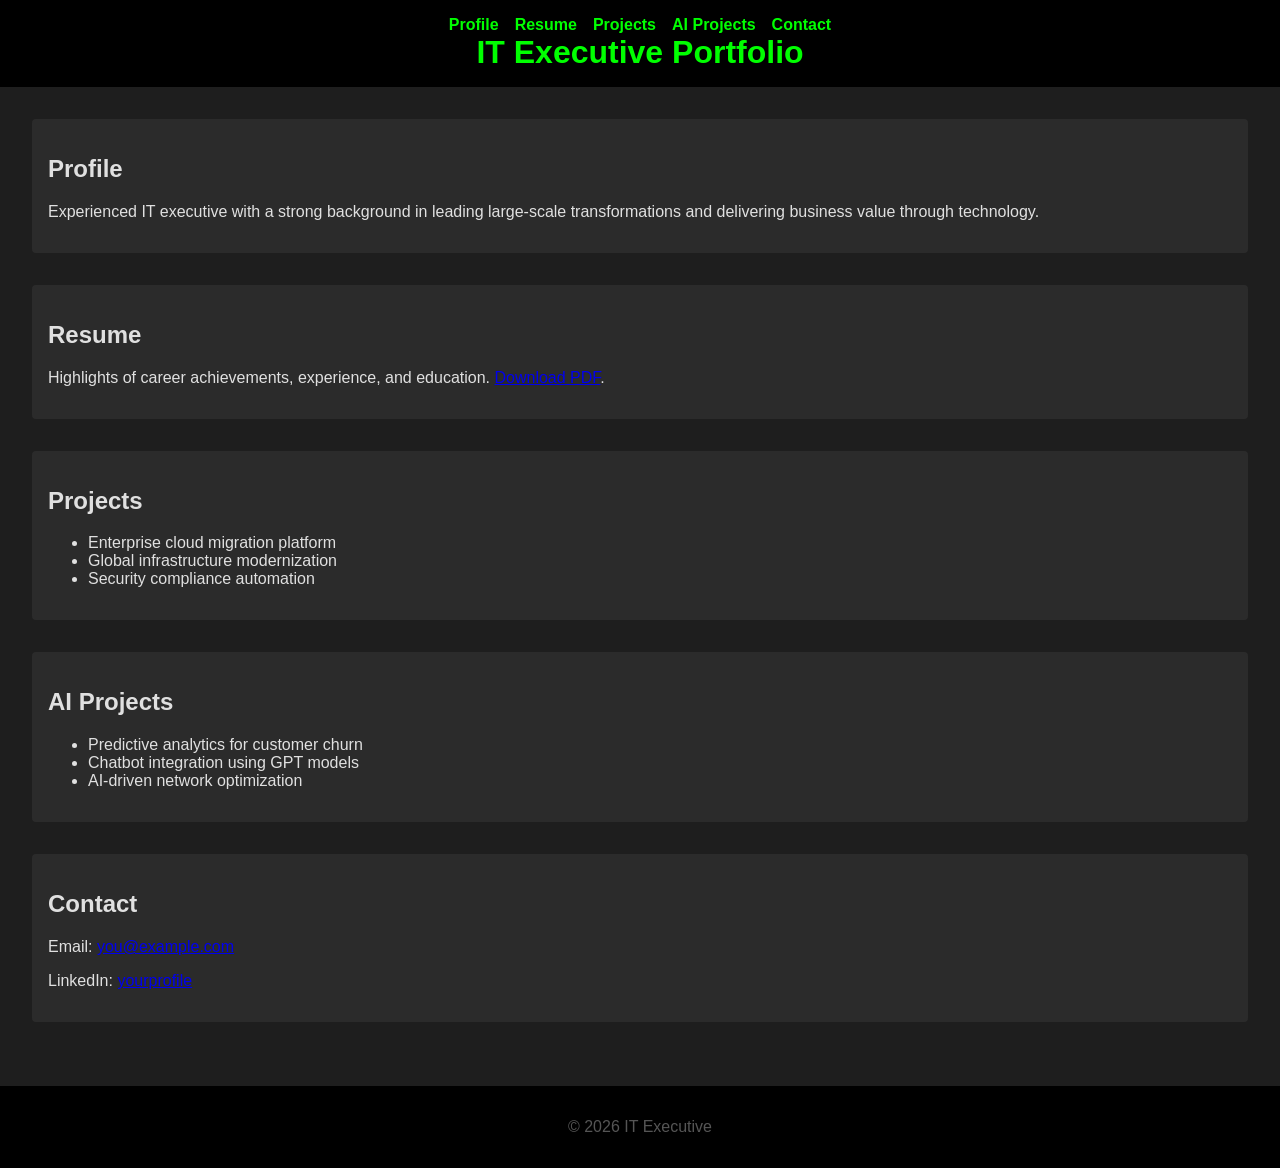
==== Index.html @ 5904a8b1 "creation of the main saite This commit comes with the first load of the pages needed to begin" ====
<!DOCTYPE html>
<html lang="en">
<head>
    <meta charset="UTF-8">
    <meta name="viewport" content="width=device-width, initial-scale=1.0">
    <title>IT Executive Portfolio</title>
    <link rel="stylesheet" href="css/style.css">
</head>
<body>
    <header>
        <nav>
            <button class="menu-toggle" aria-label="Toggle navigation">☰</button>
            <ul id="nav-list">
                <li><a href="#profile">Profile</a></li>
                <li><a href="#resume">Resume</a></li>
                <li><a href="#projects">Projects</a></li>
                <li><a href="#ai-projects">AI Projects</a></li>
                <li><a href="#contact">Contact</a></li>
            </ul>
        </nav>
        <h1>IT Executive Portfolio</h1>
    </header>

    <main>
        <section id="profile">
            <h2>Profile</h2>
            <p>Experienced IT executive with a strong background in leading large-scale transformations and delivering business value through technology.</p>
        </section>

        <section id="resume">
            <h2>Resume</h2>
            <p>Highlights of career achievements, experience, and education. <a href="resume.pdf">Download PDF</a>.</p>
        </section>

        <section id="projects">
            <h2>Projects</h2>
            <ul>
                <li>Enterprise cloud migration platform</li>
                <li>Global infrastructure modernization</li>
                <li>Security compliance automation</li>
            </ul>
        </section>

        <section id="ai-projects">
            <h2>AI Projects</h2>
            <ul>
                <li>Predictive analytics for customer churn</li>
                <li>Chatbot integration using GPT models</li>
                <li>AI-driven network optimization</li>
            </ul>
        </section>

        <section id="contact">
            <h2>Contact</h2>
            <p>Email: <a href="mailto:you@example.com">you@example.com</a></p>
            <p>LinkedIn: <a href="https://www.linkedin.com/in/yourprofile" target="_blank">yourprofile</a></p>
        </section>
    </main>

    <footer>
        <p>&copy; 2026 IT Executive</p>
    </footer>
    <script src="js/script.js"></script>
</body>
</html>
---- css/style.css ----
/* Dark gray, black and green theme */
body {
    margin: 0;
    font-family: Arial, sans-serif;
    background-color: #1e1e1e;
    color: #e0e0e0;
}
header {
    background-color: #000000;
    padding: 1rem;
    text-align: center;
}
header h1 {
    margin: 0;
    color: #00ff00;
}
nav {
    position: relative;
}
nav ul {
    list-style: none;
    padding: 0;
    margin: 0;
    display: flex;
    justify-content: center;
    gap: 1rem;
}
nav a {
    color: #00ff00;
    text-decoration: none;
    font-weight: bold;
}
nav a:hover {
    text-decoration: underline;
}
/* hamburger button */
nav .menu-toggle {
    display: none;
    position: absolute;
    top: 0.5rem;
    right: 1rem;
    background: none;
    border: none;
    color: #00ff00;
    font-size: 1.5rem;
    cursor: pointer;
}
@media (max-width: 600px) {
    nav ul {
        flex-direction: column;
        background-color: #000;
        position: absolute;
        top: 100%;
        right: 0;
        width: 200px;
        display: none;
    }
    nav ul.show {
        display: flex;
    }
    nav .menu-toggle {
        display: block;
    }
}
main {
    padding: 2rem;
}
section {
    margin-bottom: 2rem;
    background-color: #2b2b2b;
    padding: 1rem;
    border-radius: 4px;
}
footer {
    text-align: center;
    padding: 1rem;
    background-color: #000000;
    color: #555;
}
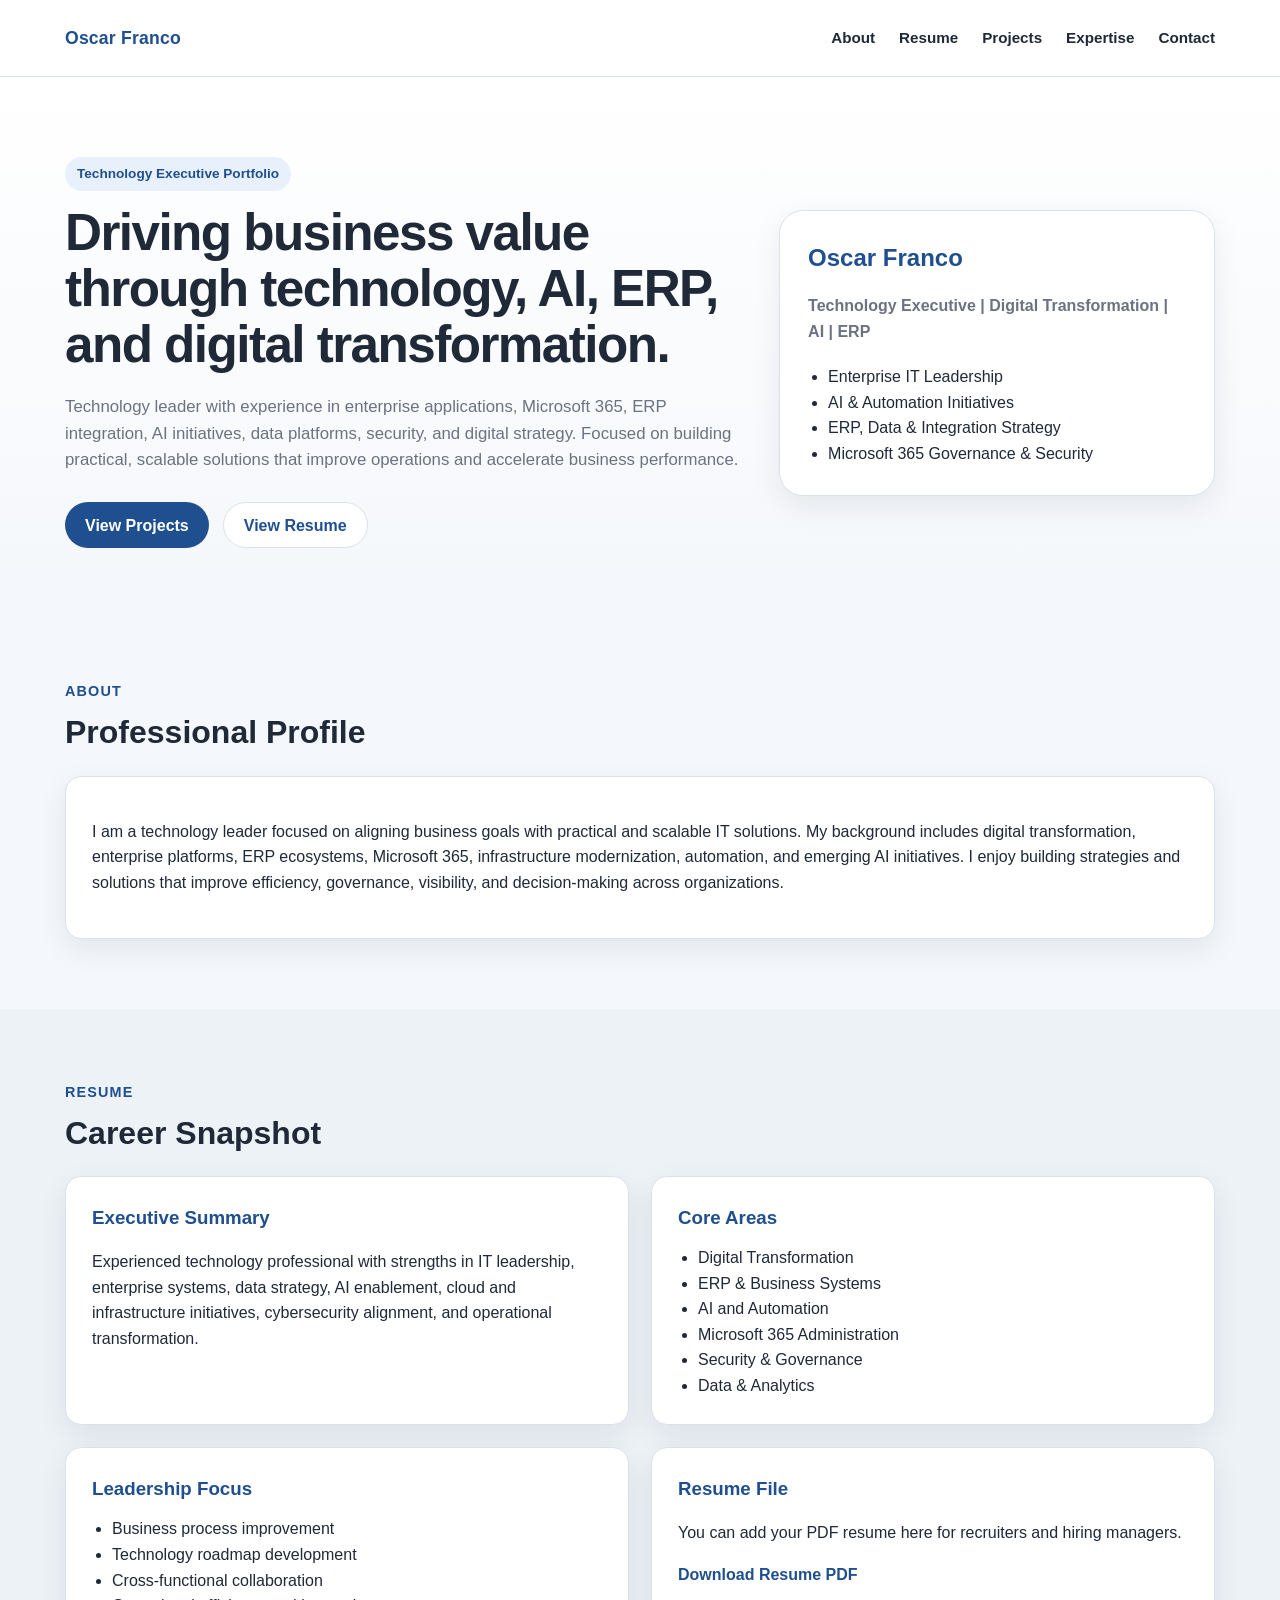
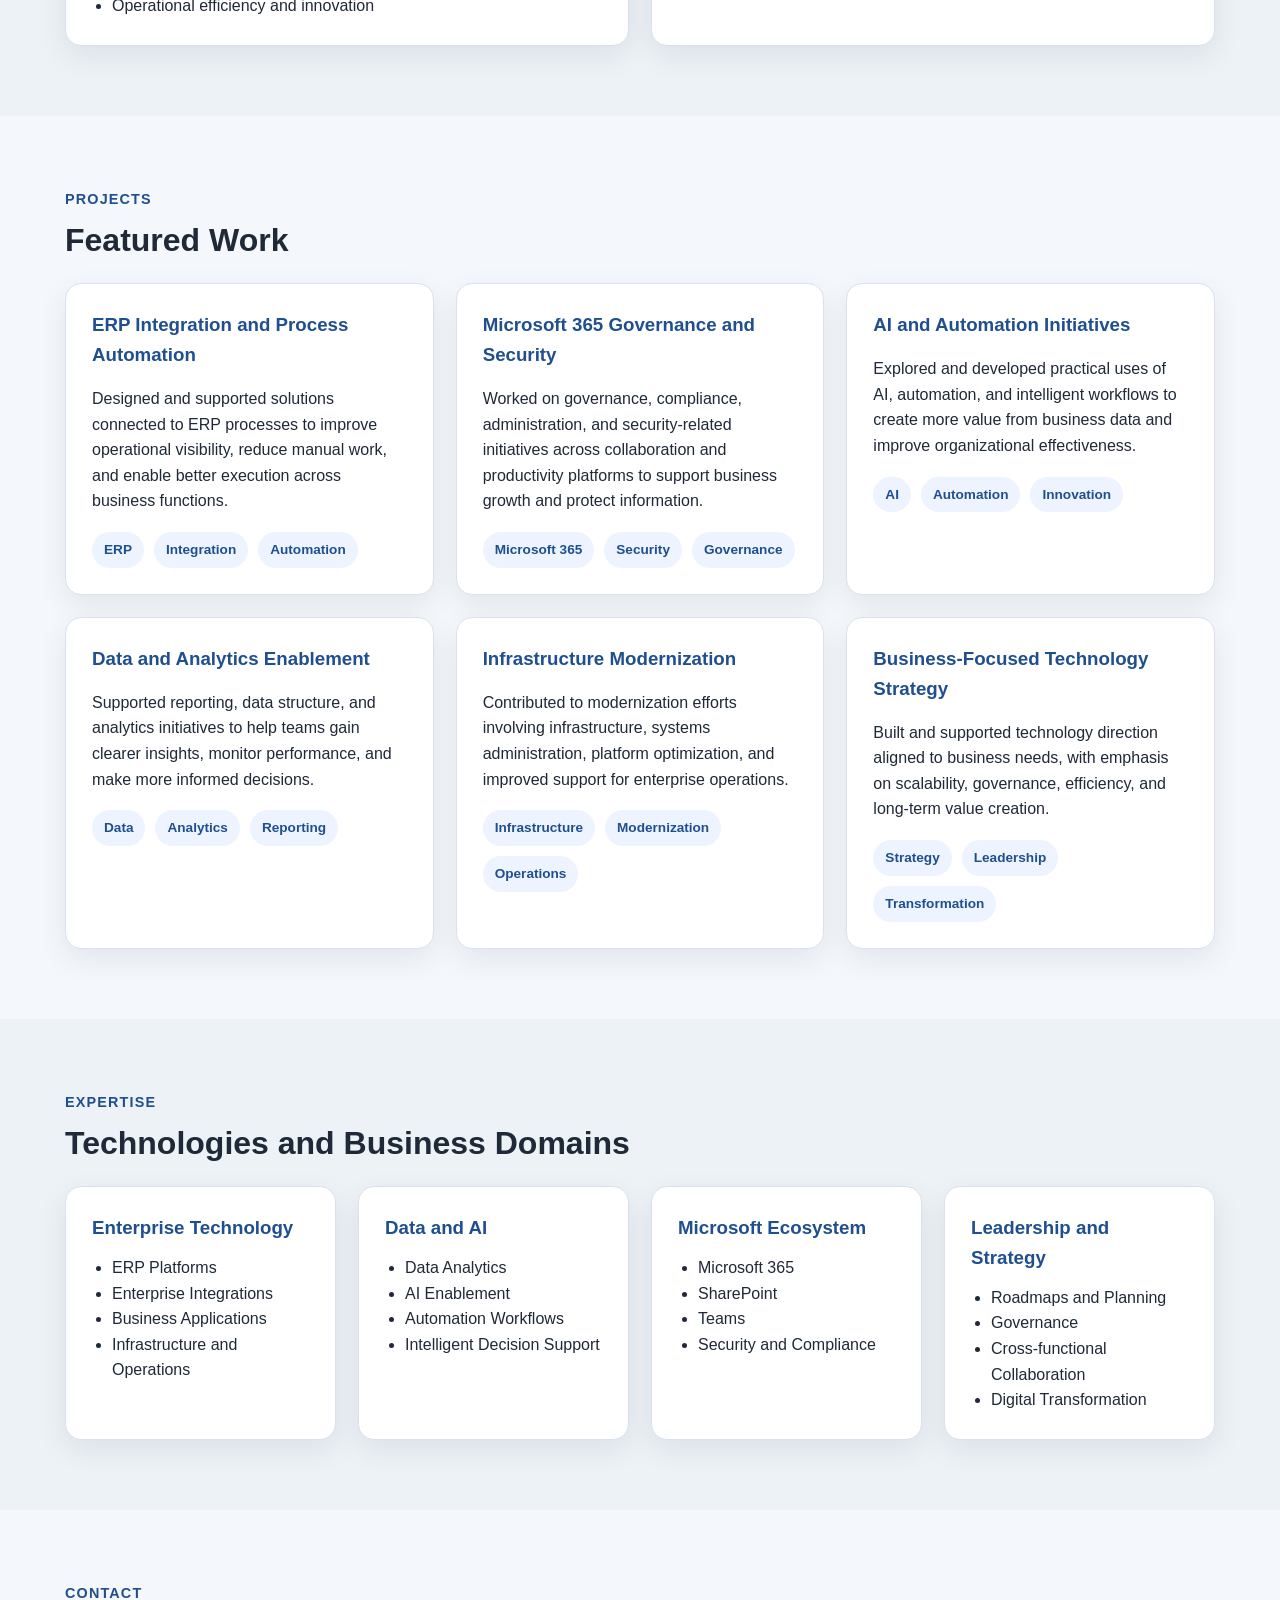
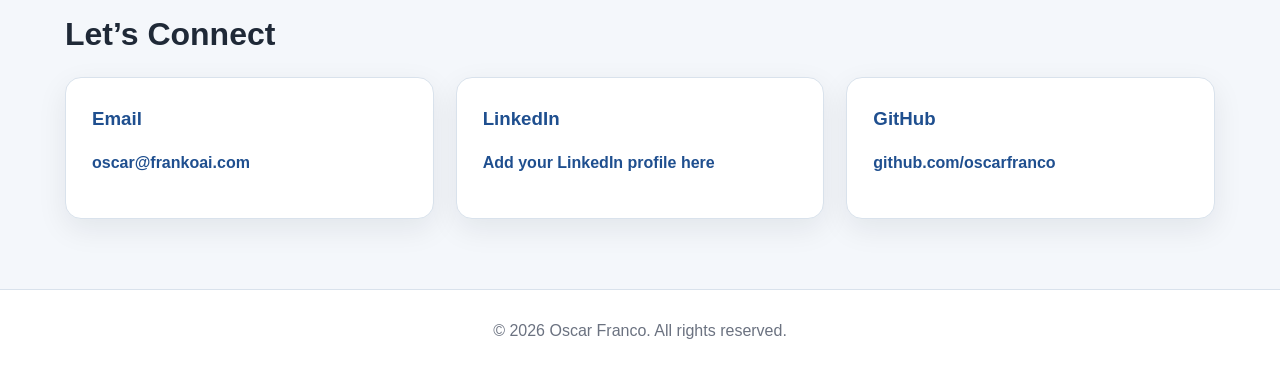
==== commit 7a4c040e: "Mejoras1" ====
--- a/Index.html
+++ b/Index.html
@@ -3,63 +3,302 @@
 <head>
     <meta charset="UTF-8">
     <meta name="viewport" content="width=device-width, initial-scale=1.0">
-    <title>IT Executive Portfolio</title>
+    <title>Oscar Franco | Technology Executive</title>
+    <meta name="description" content="Oscar Franco - Technology Executive specializing in AI, ERP, Digital Transformation, Microsoft 365, Data, and Enterprise Solutions.">
     <link rel="stylesheet" href="css/style.css">
 </head>
 <body>
-    <header>
-        <nav>
+    <header class="site-header">
+        <div class="container nav-container">
+            <div class="brand">
+                <a href="#hero">Oscar Franco</a>
+            </div>
+
             <button class="menu-toggle" aria-label="Toggle navigation">☰</button>
-            <ul id="nav-list">
-                <li><a href="#profile">Profile</a></li>
-                <li><a href="#resume">Resume</a></li>
-                <li><a href="#projects">Projects</a></li>
-                <li><a href="#ai-projects">AI Projects</a></li>
-                <li><a href="#contact">Contact</a></li>
-            </ul>
-        </nav>
-        <h1>IT Executive Portfolio</h1>
+
+            <nav>
+                <ul id="nav-list" class="nav-list">
+                    <li><a href="#about">About</a></li>
+                    <li><a href="#resume">Resume</a></li>
+                    <li><a href="#projects">Projects</a></li>
+                    <li><a href="#expertise">Expertise</a></li>
+                    <li><a href="#contact">Contact</a></li>
+                </ul>
+            </nav>
+        </div>
     </header>
 
     <main>
-        <section id="profile">
-            <h2>Profile</h2>
-            <p>Experienced IT executive with a strong background in leading large-scale transformations and delivering business value through technology.</p>
-        </section>
-
-        <section id="resume">
-            <h2>Resume</h2>
-            <p>Highlights of career achievements, experience, and education. <a href="resume.pdf">Download PDF</a>.</p>
-        </section>
-
-        <section id="projects">
-            <h2>Projects</h2>
-            <ul>
-                <li>Enterprise cloud migration platform</li>
-                <li>Global infrastructure modernization</li>
-                <li>Security compliance automation</li>
-            </ul>
-        </section>
-
-        <section id="ai-projects">
-            <h2>AI Projects</h2>
-            <ul>
-                <li>Predictive analytics for customer churn</li>
-                <li>Chatbot integration using GPT models</li>
-                <li>AI-driven network optimization</li>
-            </ul>
-        </section>
-
-        <section id="contact">
-            <h2>Contact</h2>
-            <p>Email: <a href="mailto:you@example.com">you@example.com</a></p>
-            <p>LinkedIn: <a href="https://www.linkedin.com/in/yourprofile" target="_blank">yourprofile</a></p>
+        <section id="hero" class="hero">
+            <div class="container hero-grid">
+                <div class="hero-text">
+                    <span class="eyebrow">Technology Executive Portfolio</span>
+                    <h1>Driving business value through technology, AI, ERP, and digital transformation.</h1>
+                    <p class="hero-description">
+                        Technology leader with experience in enterprise applications, Microsoft 365, ERP integration,
+                        AI initiatives, data platforms, security, and digital strategy. Focused on building practical,
+                        scalable solutions that improve operations and accelerate business performance.
+                    </p>
+
+                    <div class="hero-buttons">
+                        <a class="btn btn-primary" href="#projects">View Projects</a>
+                        <a class="btn btn-secondary" href="#resume">View Resume</a>
+                    </div>
+                </div>
+
+                <div class="hero-card">
+                    <div class="profile-card">
+                        <h2>Oscar Franco</h2>
+                        <p class="role">Technology Executive | Digital Transformation | AI | ERP</p>
+                        <ul class="profile-highlights">
+                            <li>Enterprise IT Leadership</li>
+                            <li>AI & Automation Initiatives</li>
+                            <li>ERP, Data & Integration Strategy</li>
+                            <li>Microsoft 365 Governance & Security</li>
+                        </ul>
+                    </div>
+                </div>
+            </div>
+        </section>
+
+        <section id="about" class="section">
+            <div class="container">
+                <div class="section-heading">
+                    <span class="section-tag">About</span>
+                    <h2>Professional Profile</h2>
+                </div>
+                <div class="card">
+                    <p>
+                        I am a technology leader focused on aligning business goals with practical and scalable IT solutions.
+                        My background includes digital transformation, enterprise platforms, ERP ecosystems, Microsoft 365,
+                        infrastructure modernization, automation, and emerging AI initiatives. I enjoy building strategies
+                        and solutions that improve efficiency, governance, visibility, and decision-making across organizations.
+                    </p>
+                </div>
+            </div>
+        </section>
+
+        <section id="resume" class="section section-alt">
+            <div class="container">
+                <div class="section-heading">
+                    <span class="section-tag">Resume</span>
+                    <h2>Career Snapshot</h2>
+                </div>
+
+                <div class="resume-grid">
+                    <div class="card">
+                        <h3>Executive Summary</h3>
+                        <p>
+                            Experienced technology professional with strengths in IT leadership, enterprise systems,
+                            data strategy, AI enablement, cloud and infrastructure initiatives, cybersecurity alignment,
+                            and operational transformation.
+                        </p>
+                    </div>
+
+                    <div class="card">
+                        <h3>Core Areas</h3>
+                        <ul class="clean-list">
+                            <li>Digital Transformation</li>
+                            <li>ERP & Business Systems</li>
+                            <li>AI and Automation</li>
+                            <li>Microsoft 365 Administration</li>
+                            <li>Security & Governance</li>
+                            <li>Data & Analytics</li>
+                        </ul>
+                    </div>
+
+                    <div class="card">
+                        <h3>Leadership Focus</h3>
+                        <ul class="clean-list">
+                            <li>Business process improvement</li>
+                            <li>Technology roadmap development</li>
+                            <li>Cross-functional collaboration</li>
+                            <li>Operational efficiency and innovation</li>
+                        </ul>
+                    </div>
+
+                    <div class="card">
+                        <h3>Resume File</h3>
+                        <p>You can add your PDF resume here for recruiters and hiring managers.</p>
+                        <a class="text-link" href="resume.pdf" target="_blank">Download Resume PDF</a>
+                    </div>
+                </div>
+            </div>
+        </section>
+
+        <section id="projects" class="section">
+            <div class="container">
+                <div class="section-heading">
+                    <span class="section-tag">Projects</span>
+                    <h2>Featured Work</h2>
+                </div>
+
+                <div class="project-grid">
+                    <article class="card project-card">
+                        <h3>ERP Integration and Process Automation</h3>
+                        <p>
+                            Designed and supported solutions connected to ERP processes to improve operational visibility,
+                            reduce manual work, and enable better execution across business functions.
+                        </p>
+                        <div class="tags">
+                            <span>ERP</span>
+                            <span>Integration</span>
+                            <span>Automation</span>
+                        </div>
+                    </article>
+
+                    <article class="card project-card">
+                        <h3>Microsoft 365 Governance and Security</h3>
+                        <p>
+                            Worked on governance, compliance, administration, and security-related initiatives across
+                            collaboration and productivity platforms to support business growth and protect information.
+                        </p>
+                        <div class="tags">
+                            <span>Microsoft 365</span>
+                            <span>Security</span>
+                            <span>Governance</span>
+                        </div>
+                    </article>
+
+                    <article class="card project-card">
+                        <h3>AI and Automation Initiatives</h3>
+                        <p>
+                            Explored and developed practical uses of AI, automation, and intelligent workflows to create
+                            more value from business data and improve organizational effectiveness.
+                        </p>
+                        <div class="tags">
+                            <span>AI</span>
+                            <span>Automation</span>
+                            <span>Innovation</span>
+                        </div>
+                    </article>
+
+                    <article class="card project-card">
+                        <h3>Data and Analytics Enablement</h3>
+                        <p>
+                            Supported reporting, data structure, and analytics initiatives to help teams gain clearer insights,
+                            monitor performance, and make more informed decisions.
+                        </p>
+                        <div class="tags">
+                            <span>Data</span>
+                            <span>Analytics</span>
+                            <span>Reporting</span>
+                        </div>
+                    </article>
+
+                    <article class="card project-card">
+                        <h3>Infrastructure Modernization</h3>
+                        <p>
+                            Contributed to modernization efforts involving infrastructure, systems administration,
+                            platform optimization, and improved support for enterprise operations.
+                        </p>
+                        <div class="tags">
+                            <span>Infrastructure</span>
+                            <span>Modernization</span>
+                            <span>Operations</span>
+                        </div>
+                    </article>
+
+                    <article class="card project-card">
+                        <h3>Business-Focused Technology Strategy</h3>
+                        <p>
+                            Built and supported technology direction aligned to business needs, with emphasis on
+                            scalability, governance, efficiency, and long-term value creation.
+                        </p>
+                        <div class="tags">
+                            <span>Strategy</span>
+                            <span>Leadership</span>
+                            <span>Transformation</span>
+                        </div>
+                    </article>
+                </div>
+            </div>
+        </section>
+
+        <section id="expertise" class="section section-alt">
+            <div class="container">
+                <div class="section-heading">
+                    <span class="section-tag">Expertise</span>
+                    <h2>Technologies and Business Domains</h2>
+                </div>
+
+                <div class="skills-grid">
+                    <div class="card">
+                        <h3>Enterprise Technology</h3>
+                        <ul class="clean-list">
+                            <li>ERP Platforms</li>
+                            <li>Enterprise Integrations</li>
+                            <li>Business Applications</li>
+                            <li>Infrastructure and Operations</li>
+                        </ul>
+                    </div>
+
+                    <div class="card">
+                        <h3>Data and AI</h3>
+                        <ul class="clean-list">
+                            <li>Data Analytics</li>
+                            <li>AI Enablement</li>
+                            <li>Automation Workflows</li>
+                            <li>Intelligent Decision Support</li>
+                        </ul>
+                    </div>
+
+                    <div class="card">
+                        <h3>Microsoft Ecosystem</h3>
+                        <ul class="clean-list">
+                            <li>Microsoft 365</li>
+                            <li>SharePoint</li>
+                            <li>Teams</li>
+                            <li>Security and Compliance</li>
+                        </ul>
+                    </div>
+
+                    <div class="card">
+                        <h3>Leadership and Strategy</h3>
+                        <ul class="clean-list">
+                            <li>Roadmaps and Planning</li>
+                            <li>Governance</li>
+                            <li>Cross-functional Collaboration</li>
+                            <li>Digital Transformation</li>
+                        </ul>
+                    </div>
+                </div>
+            </div>
+        </section>
+
+        <section id="contact" class="section">
+            <div class="container">
+                <div class="section-heading">
+                    <span class="section-tag">Contact</span>
+                    <h2>Let’s Connect</h2>
+                </div>
+
+                <div class="contact-grid">
+                    <div class="card">
+                        <h3>Email</h3>
+                        <p><a class="text-link" href="mailto:oscar@frankoai.com">oscar@frankoai.com</a></p>
+                    </div>
+
+                    <div class="card">
+                        <h3>LinkedIn</h3>
+                        <p><a class="text-link" href="https://www.linkedin.com" target="_blank">Add your LinkedIn profile here</a></p>
+                    </div>
+
+                    <div class="card">
+                        <h3>GitHub</h3>
+                        <p><a class="text-link" href="https://github.com/oscarfranco" target="_blank">github.com/oscarfranco</a></p>
+                    </div>
+                </div>
+            </div>
         </section>
     </main>
 
-    <footer>
-        <p>&copy; 2026 IT Executive</p>
+    <footer class="site-footer">
+        <div class="container">
+            <p>&copy; 2026 Oscar Franco. All rights reserved.</p>
+        </div>
     </footer>
+
     <script src="js/script.js"></script>
 </body>
 </html>
--- a/css/style.css
+++ b/css/style.css
@@ -1,79 +1,370 @@
-/* Dark gray, black and green theme */
+
+:root {
+    --bg: #f4f7fb;
+    --bg-alt: #edf2f7;
+    --surface: #ffffff;
+    --text: #1f2937;
+    --muted: #6b7280;
+    --primary: #1f4f8f;
+    --primary-dark: #163b69;
+    --border: #d9e2ec;
+    --shadow: 0 10px 30px rgba(15, 23, 42, 0.08);
+    --radius: 16px;
+    --container: 1150px;
+}
+
+* {
+    box-sizing: border-box;
+}
+
+html {
+    scroll-behavior: smooth;
+}
+
 body {
     margin: 0;
-    font-family: Arial, sans-serif;
-    background-color: #1e1e1e;
-    color: #e0e0e0;
-}
-header {
-    background-color: #000000;
-    padding: 1rem;
+    font-family: "Segoe UI", Tahoma, Arial, sans-serif;
+    background: var(--bg);
+    color: var(--text);
+    line-height: 1.6;
+}
+
+img {
+    max-width: 100%;
+    display: block;
+}
+
+a {
+    color: inherit;
+    text-decoration: none;
+}
+
+.container {
+    width: min(92%, var(--container));
+    margin: 0 auto;
+}
+
+.site-header {
+    position: sticky;
+    top: 0;
+    z-index: 1000;
+    background: rgba(255, 255, 255, 0.92);
+    backdrop-filter: blur(10px);
+    border-bottom: 1px solid var(--border);
+}
+
+.nav-container {
+    display: flex;
+    align-items: center;
+    justify-content: space-between;
+    min-height: 76px;
+}
+
+.brand a {
+    font-size: 1.1rem;
+    font-weight: 700;
+    color: var(--primary);
+    letter-spacing: 0.2px;
+}
+
+.nav-list {
+    list-style: none;
+    display: flex;
+    gap: 24px;
+    margin: 0;
+    padding: 0;
+}
+
+.nav-list a {
+    color: var(--text);
+    font-weight: 600;
+    font-size: 0.95rem;
+    transition: color 0.2s ease;
+}
+
+.nav-list a:hover {
+    color: var(--primary);
+}
+
+.menu-toggle {
+    display: none;
+    font-size: 1.5rem;
+    background: transparent;
+    border: none;
+    cursor: pointer;
+    color: var(--primary);
+}
+
+.hero {
+    padding: 80px 0 60px;
+    background:
+        linear-gradient(180deg, #ffffff 0%, #f4f7fb 100%);
+}
+
+.hero-grid {
+    display: grid;
+    grid-template-columns: 1.4fr 0.9fr;
+    gap: 36px;
+    align-items: center;
+}
+
+.eyebrow {
+    display: inline-block;
+    margin-bottom: 14px;
+    padding: 6px 12px;
+    border-radius: 999px;
+    background: #e8f0fb;
+    color: var(--primary);
+    font-size: 0.85rem;
+    font-weight: 700;
+}
+
+.hero h1 {
+    margin: 0 0 20px;
+    font-size: clamp(2.2rem, 4vw, 3.8rem);
+    line-height: 1.1;
+    letter-spacing: -0.03em;
+    max-width: 760px;
+}
+
+.hero-description {
+    font-size: 1.05rem;
+    color: var(--muted);
+    max-width: 700px;
+    margin-bottom: 28px;
+}
+
+.hero-buttons {
+    display: flex;
+    gap: 14px;
+    flex-wrap: wrap;
+}
+
+.btn {
+    display: inline-flex;
+    align-items: center;
+    justify-content: center;
+    min-height: 46px;
+    padding: 0 20px;
+    border-radius: 999px;
+    font-weight: 700;
+    transition: transform 0.2s ease, background 0.2s ease;
+}
+
+.btn:hover {
+    transform: translateY(-1px);
+}
+
+.btn-primary {
+    background: var(--primary);
+    color: white;
+}
+
+.btn-primary:hover {
+    background: var(--primary-dark);
+}
+
+.btn-secondary {
+    background: white;
+    color: var(--primary);
+    border: 1px solid var(--border);
+}
+
+.hero-card {
+    display: flex;
+    justify-content: center;
+}
+
+.profile-card {
+    width: 100%;
+    background: var(--surface);
+    border: 1px solid var(--border);
+    border-radius: 24px;
+    padding: 28px;
+    box-shadow: var(--shadow);
+}
+
+.profile-card h2 {
+    margin-top: 0;
+    margin-bottom: 8px;
+    color: var(--primary);
+}
+
+.role {
+    color: var(--muted);
+    font-weight: 600;
+    margin-bottom: 20px;
+}
+
+.profile-highlights {
+    margin: 0;
+    padding-left: 20px;
+    color: var(--text);
+}
+
+.section {
+    padding: 70px 0;
+}
+
+.section-alt {
+    background: var(--bg-alt);
+}
+
+.section-heading {
+    margin-bottom: 24px;
+}
+
+.section-tag {
+    display: inline-block;
+    margin-bottom: 10px;
+    color: var(--primary);
+    font-weight: 700;
+    font-size: 0.9rem;
+    text-transform: uppercase;
+    letter-spacing: 0.08em;
+}
+
+.section-heading h2 {
+    margin: 0;
+    font-size: 2rem;
+    line-height: 1.2;
+}
+
+.card {
+    background: var(--surface);
+    border: 1px solid var(--border);
+    border-radius: var(--radius);
+    padding: 26px;
+    box-shadow: var(--shadow);
+}
+
+.resume-grid,
+.project-grid,
+.skills-grid,
+.contact-grid {
+    display: grid;
+    gap: 22px;
+}
+
+.resume-grid {
+    grid-template-columns: repeat(2, minmax(0, 1fr));
+}
+
+.project-grid {
+    grid-template-columns: repeat(3, minmax(0, 1fr));
+}
+
+.skills-grid {
+    grid-template-columns: repeat(4, minmax(0, 1fr));
+}
+
+.contact-grid {
+    grid-template-columns: repeat(3, minmax(0, 1fr));
+}
+
+.card h3 {
+    margin-top: 0;
+    margin-bottom: 12px;
+    color: var(--primary);
+}
+
+.clean-list {
+    margin: 0;
+    padding-left: 20px;
+}
+
+.project-card p {
+    margin-bottom: 18px;
+}
+
+.tags {
+    display: flex;
+    flex-wrap: wrap;
+    gap: 10px;
+}
+
+.tags span {
+    display: inline-block;
+    padding: 7px 12px;
+    border-radius: 999px;
+    background: #edf4ff;
+    color: var(--primary);
+    font-size: 0.85rem;
+    font-weight: 700;
+}
+
+.text-link {
+    color: var(--primary);
+    font-weight: 700;
+}
+
+.text-link:hover {
+    text-decoration: underline;
+}
+
+.site-footer {
+    padding: 28px 0;
+    border-top: 1px solid var(--border);
+    background: white;
+}
+
+.site-footer p {
+    margin: 0;
+    color: var(--muted);
     text-align: center;
 }
-header h1 {
-    margin: 0;
-    color: #00ff00;
-}
-nav {
-    position: relative;
-}
-nav ul {
-    list-style: none;
-    padding: 0;
-    margin: 0;
-    display: flex;
-    justify-content: center;
-    gap: 1rem;
-}
-nav a {
-    color: #00ff00;
-    text-decoration: none;
-    font-weight: bold;
-}
-nav a:hover {
-    text-decoration: underline;
-}
-/* hamburger button */
-nav .menu-toggle {
-    display: none;
-    position: absolute;
-    top: 0.5rem;
-    right: 1rem;
-    background: none;
-    border: none;
-    color: #00ff00;
-    font-size: 1.5rem;
-    cursor: pointer;
-}
-@media (max-width: 600px) {
-    nav ul {
+
+@media (max-width: 1024px) {
+    .hero-grid,
+    .project-grid,
+    .skills-grid,
+    .contact-grid,
+    .resume-grid {
+        grid-template-columns: 1fr 1fr;
+    }
+}
+
+@media (max-width: 768px) {
+    .menu-toggle {
+        display: block;
+    }
+
+    .nav-list {
+        position: absolute;
+        top: 76px;
+        right: 4%;
+        left: 4%;
+        display: none;
         flex-direction: column;
-        background-color: #000;
-        position: absolute;
-        top: 100%;
-        right: 0;
-        width: 200px;
-        display: none;
-    }
-    nav ul.show {
+        gap: 14px;
+        padding: 18px;
+        background: white;
+        border: 1px solid var(--border);
+        border-radius: 16px;
+        box-shadow: var(--shadow);
+    }
+
+    .nav-list.active {
         display: flex;
     }
-    nav .menu-toggle {
-        display: block;
-    }
-}
-main {
-    padding: 2rem;
-}
-section {
-    margin-bottom: 2rem;
-    background-color: #2b2b2b;
-    padding: 1rem;
-    border-radius: 4px;
-}
-footer {
-    text-align: center;
-    padding: 1rem;
-    background-color: #000000;
-    color: #555;
-}
+
+    .hero {
+        padding-top: 48px;
+    }
+
+    .hero-grid,
+    .project-grid,
+    .skills-grid,
+    .contact-grid,
+    .resume-grid {
+        grid-template-columns: 1fr;
+    }
+
+    .hero h1 {
+        font-size: 2.2rem;
+    }
+
+    .section {
+        padding: 56px 0;
+    }
+}
